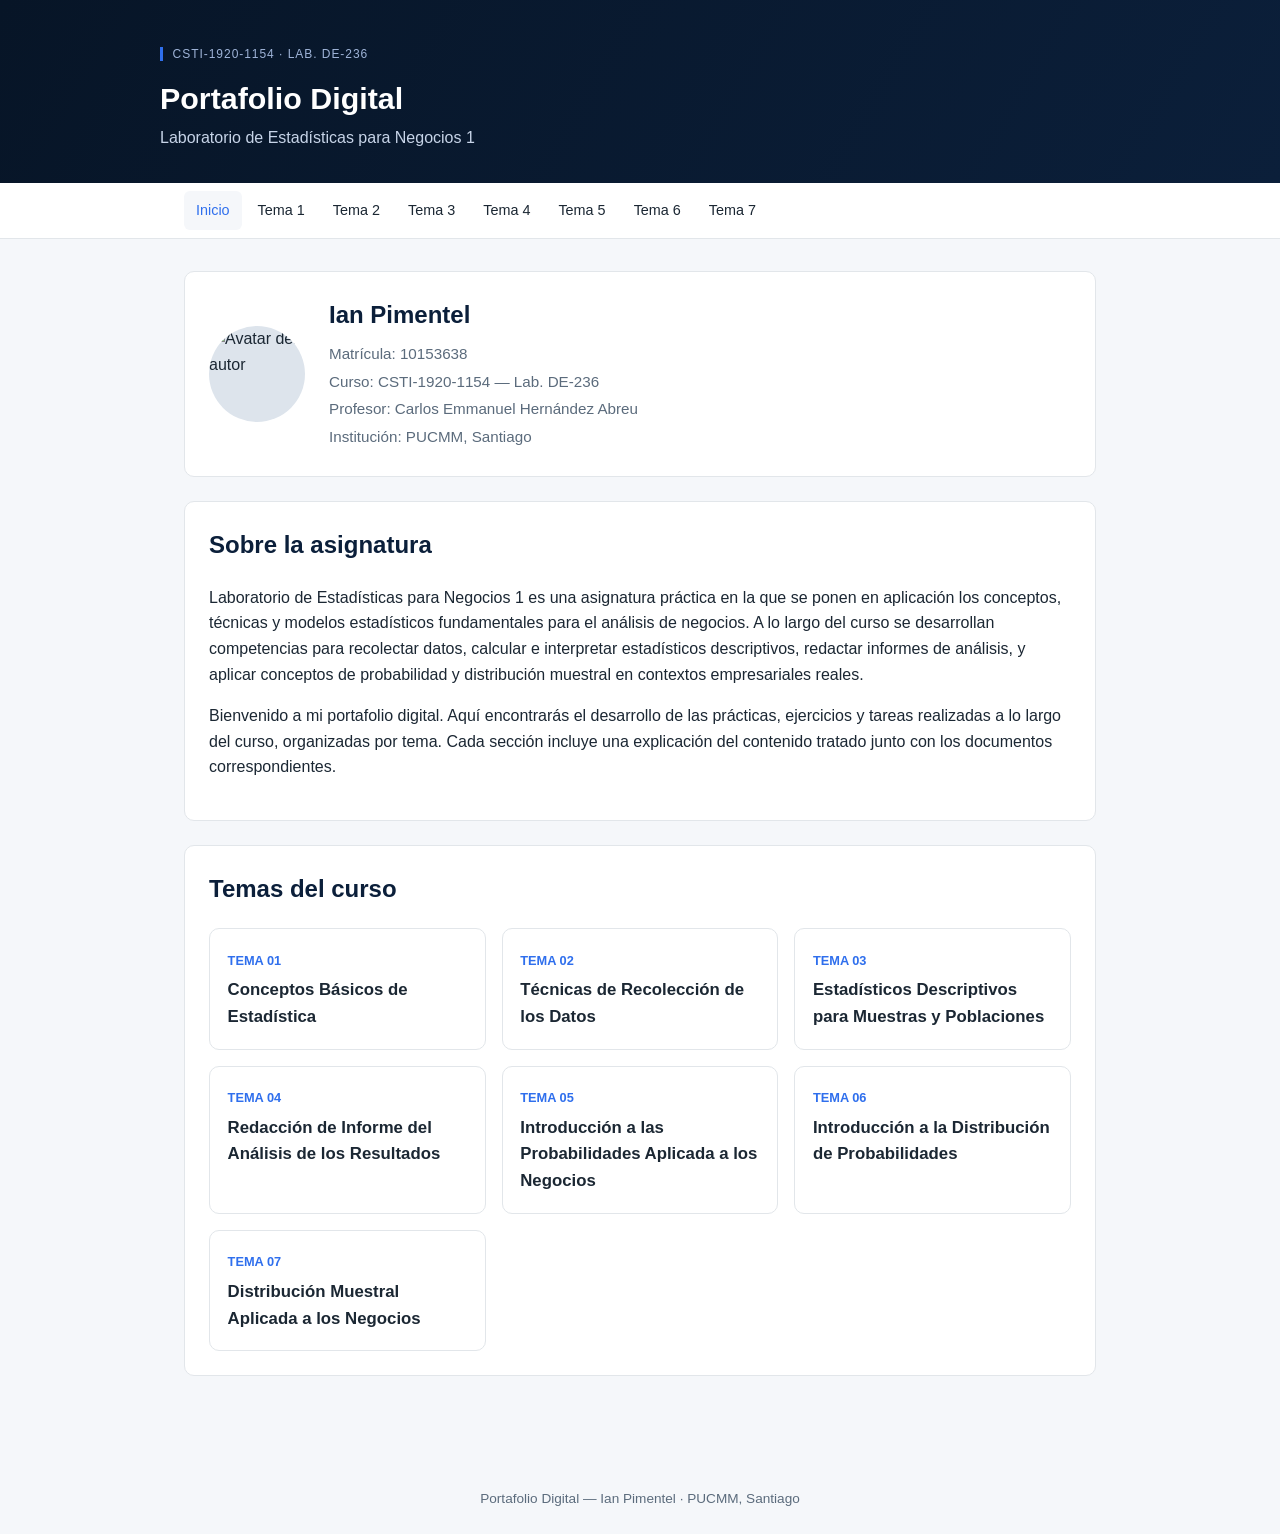
==== index.html @ 78663e0c "Add files via upload" ====
<!DOCTYPE html>
<html lang="es">
<head>
<meta charset="UTF-8">
<meta name="viewport" content="width=device-width, initial-scale=1.0">
<title>Portafolio Digital — Laboratorio de Estadísticas para Negocios 1</title>
<link rel="stylesheet" href="style.css">
</head>
<body>

<header class="hero">
  <div class="hero-inner">
    <span class="tag">CSTI-1920-1154 · Lab. DE-236</span>
    <h1>Portafolio Digital</h1>
    <p class="subtitle">Laboratorio de Estadísticas para Negocios 1</p>
  </div>
</header>

<nav class="main-nav">
  <div class="nav-inner">
    <a href="index.html" class="active">Inicio</a>
    <a href="tema1.html">Tema 1</a>
    <a href="tema2.html">Tema 2</a>
    <a href="tema3.html">Tema 3</a>
    <a href="tema4.html">Tema 4</a>
    <a href="tema5.html">Tema 5</a>
    <a href="tema6.html">Tema 6</a>
    <a href="tema7.html">Tema 7</a>
  </div>
</nav>

<main>
  <section class="card author-box">
    <img class="avatar" src="https://api.dicebear.com/7.x/initials/svg?seed=Ian%20Pimentel&backgroundColor=0b1f3a" alt="Avatar del autor">
    <div>
      <h2 style="margin-bottom:0.2rem;">Ian Pimentel</h2>
      <ul class="meta-list">
        <li>Matrícula: 10153638</li>
        <li>Curso: CSTI-1920-1154 — Lab. DE-236</li>
        <li>Profesor: Carlos Emmanuel Hernández Abreu</li>
        <li>Institución: PUCMM, Santiago</li>
      </ul>
    </div>
  </section>

  <section class="card">
    <h2>Sobre la asignatura</h2>
    <p>
      Laboratorio de Estadísticas para Negocios 1 es una asignatura práctica en la que se ponen en aplicación
      los conceptos, técnicas y modelos estadísticos fundamentales para el análisis de negocios. A lo largo del
      curso se desarrollan competencias para recolectar datos, calcular e interpretar estadísticos descriptivos,
      redactar informes de análisis, y aplicar conceptos de probabilidad y distribución muestral en contextos
      empresariales reales.
    </p>
    <p>
      Bienvenido a mi portafolio digital. Aquí encontrarás el desarrollo de las prácticas, ejercicios y tareas
      realizadas a lo largo del curso, organizadas por tema. Cada sección incluye una explicación del contenido
      tratado junto con los documentos correspondientes.
    </p>
  </section>

  <section class="card">
    <h2>Temas del curso</h2>
    <div class="topics-grid">
      <a class="topic-tile" href="tema1.html"><span class="num">TEMA 01</span><h3>Conceptos Básicos de Estadística</h3></a>
      <a class="topic-tile" href="tema2.html"><span class="num">TEMA 02</span><h3>Técnicas de Recolección de los Datos</h3></a>
      <a class="topic-tile" href="tema3.html"><span class="num">TEMA 03</span><h3>Estadísticos Descriptivos para Muestras y Poblaciones</h3></a>
      <a class="topic-tile" href="tema4.html"><span class="num">TEMA 04</span><h3>Redacción de Informe del Análisis de los Resultados</h3></a>
      <a class="topic-tile" href="tema5.html"><span class="num">TEMA 05</span><h3>Introducción a las Probabilidades Aplicada a los Negocios</h3></a>
      <a class="topic-tile" href="tema6.html"><span class="num">TEMA 06</span><h3>Introducción a la Distribución de Probabilidades</h3></a>
      <a class="topic-tile" href="tema7.html"><span class="num">TEMA 07</span><h3>Distribución Muestral Aplicada a los Negocios</h3></a>
    </div>
  </section>
</main>

<footer>Portafolio Digital — Ian Pimentel · PUCMM, Santiago</footer>

</body>
</html>
---- style.css ----
:root {
  --navy: #0b1f3a;
  --navy-dark: #071527;
  --accent: #2f6fed;
  --gray-bg: #f5f7fa;
  --text: #1b2733;
  --muted: #5b6b7c;
}

* { box-sizing: border-box; }

body {
  margin: 0;
  font-family: "Segoe UI", Roboto, Arial, sans-serif;
  color: var(--text);
  background: var(--gray-bg);
  line-height: 1.6;
}

header.hero {
  background: linear-gradient(120deg, var(--navy-dark), var(--navy));
  color: #fff;
  padding: 2.5rem 1.5rem 2rem;
}

.hero-inner {
  max-width: 960px;
  margin: 0 auto;
}

.hero-inner .tag {
  text-transform: uppercase;
  letter-spacing: 0.08em;
  font-size: 0.75rem;
  color: #9fb4d8;
  border-left: 3px solid var(--accent);
  padding-left: 0.6rem;
}

.hero-inner h1 {
  font-size: 1.9rem;
  margin: 0.5rem 0 0.2rem;
}

.hero-inner p.subtitle {
  color: #c7d4e8;
  margin: 0;
}

nav.main-nav {
  background: #fff;
  border-bottom: 1px solid #e2e6ea;
  position: sticky;
  top: 0;
  z-index: 10;
}

nav.main-nav .nav-inner {
  max-width: 960px;
  margin: 0 auto;
  display: flex;
  flex-wrap: wrap;
  gap: 0.25rem;
  padding: 0.5rem 1.5rem;
}

nav.main-nav a {
  color: var(--text);
  text-decoration: none;
  padding: 0.5rem 0.75rem;
  border-radius: 6px;
  font-size: 0.9rem;
}

nav.main-nav a:hover,
nav.main-nav a.active {
  background: var(--gray-bg);
  color: var(--accent);
}

main {
  max-width: 960px;
  margin: 0 auto;
  padding: 2rem 1.5rem 4rem;
}

.card {
  background: #fff;
  border: 1px solid #e2e6ea;
  border-radius: 10px;
  padding: 1.5rem;
  margin-bottom: 1.5rem;
}

.card h2 {
  margin-top: 0;
  color: var(--navy);
}

.author-box {
  display: flex;
  gap: 1.5rem;
  align-items: center;
  flex-wrap: wrap;
}

.author-box img.avatar {
  width: 96px;
  height: 96px;
  border-radius: 50%;
  object-fit: cover;
  background: #dde4ec;
}

.meta-list {
  list-style: none;
  padding: 0;
  margin: 0.5rem 0 0;
  color: var(--muted);
  font-size: 0.95rem;
}

.meta-list li { margin-bottom: 0.2rem; }

.topics-grid {
  display: grid;
  grid-template-columns: repeat(auto-fit, minmax(220px, 1fr));
  gap: 1rem;
}

.topic-tile {
  background: #fff;
  border: 1px solid #e2e6ea;
  border-radius: 10px;
  padding: 1.1rem;
  text-decoration: none;
  color: var(--text);
  display: block;
  transition: box-shadow 0.15s, transform 0.15s;
}

.topic-tile:hover {
  box-shadow: 0 4px 14px rgba(11, 31, 58, 0.1);
  transform: translateY(-2px);
}

.topic-tile .num {
  color: var(--accent);
  font-weight: 700;
  font-size: 0.8rem;
}

.topic-tile h3 {
  margin: 0.3rem 0 0;
  font-size: 1.05rem;
}

.drive-btn {
  display: inline-flex;
  align-items: center;
  gap: 0.4rem;
  background: var(--accent);
  color: #fff;
  text-decoration: none;
  padding: 0.55rem 1rem;
  border-radius: 8px;
  font-size: 0.9rem;
  margin: 0.3rem 0.4rem 0.3rem 0;
}

.drive-btn:hover { background: #2559c2; }

.placeholder-img {
  width: 100%;
  height: 160px;
  border-radius: 8px;
  background: repeating-linear-gradient(45deg, #eef1f5, #eef1f5 10px, #e4e9ef 10px, #e4e9ef 20px);
  display: flex;
  align-items: center;
  justify-content: center;
  color: var(--muted);
  font-size: 0.85rem;
  margin-bottom: 1rem;
}

footer {
  text-align: center;
  color: var(--muted);
  font-size: 0.85rem;
  padding: 1.5rem;
}
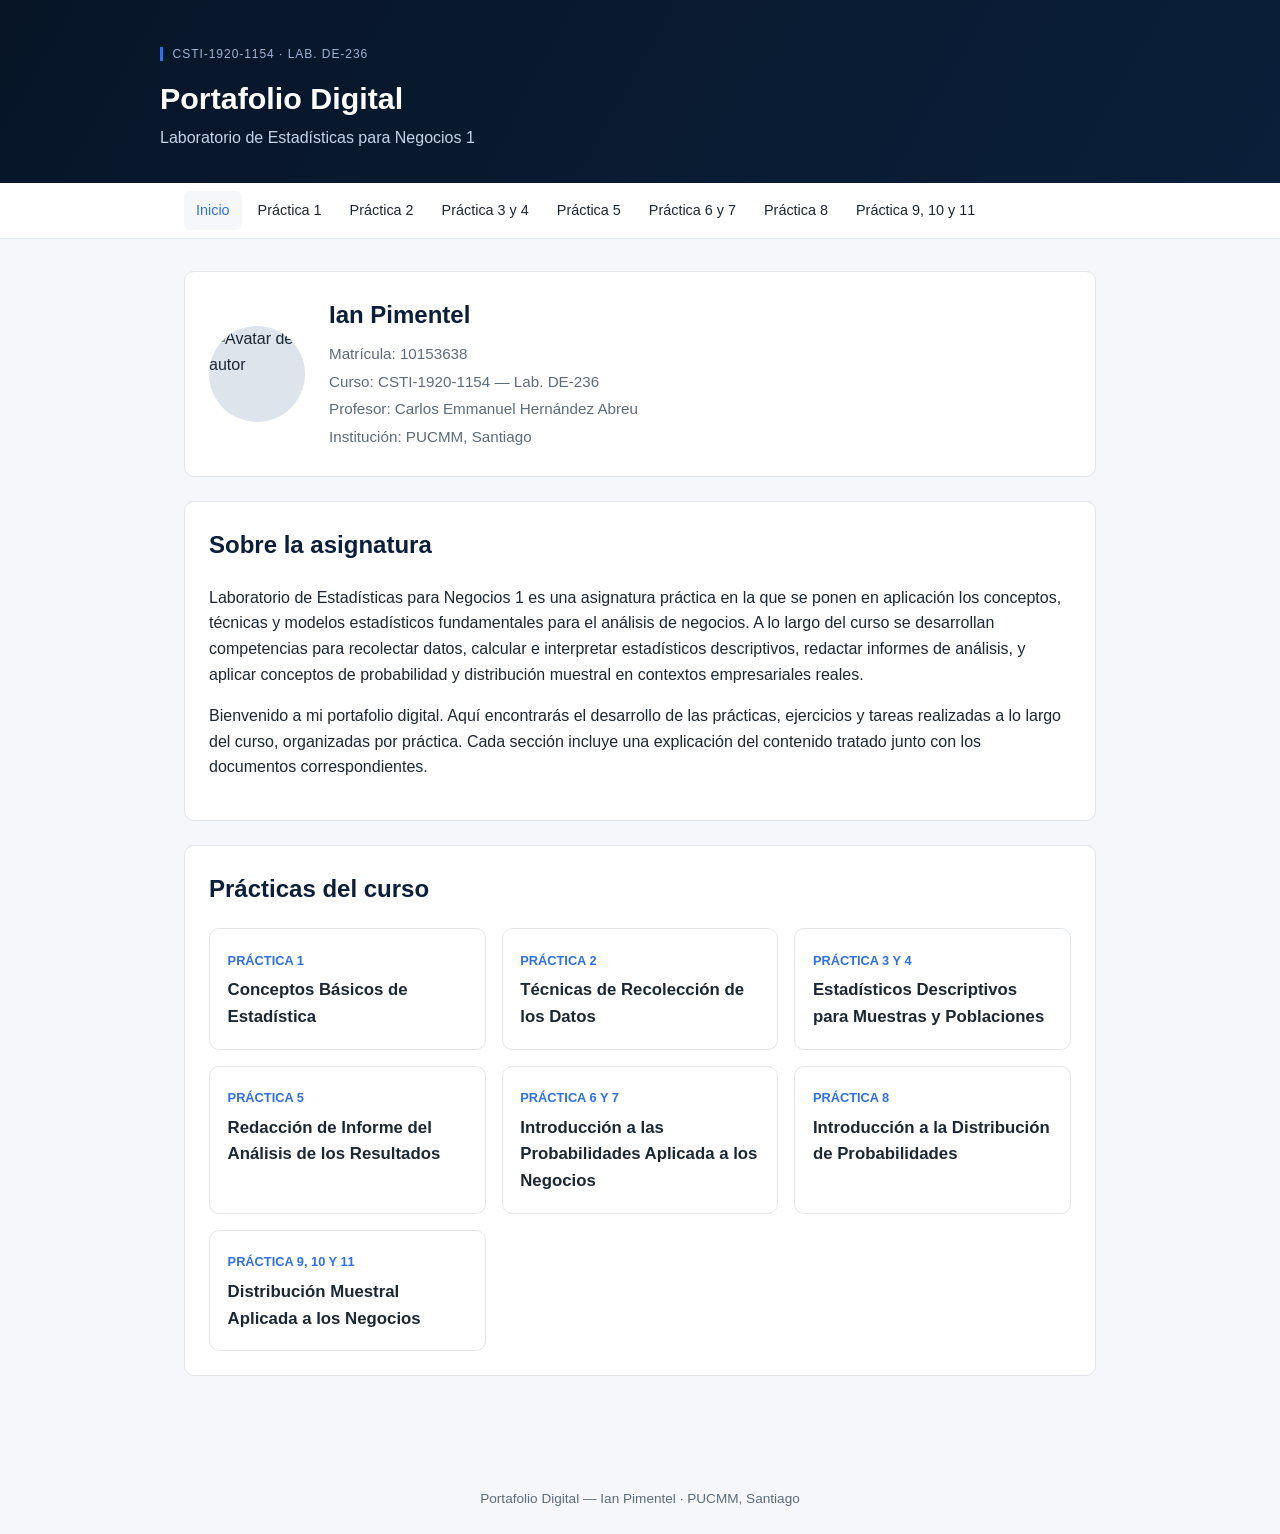
==== commit fe10dc1d: "Add files via upload" ====
--- a/index.html
+++ b/index.html
@@ -19,13 +19,13 @@
 <nav class="main-nav">
   <div class="nav-inner">
     <a href="index.html" class="active">Inicio</a>
-    <a href="tema1.html">Tema 1</a>
-    <a href="tema2.html">Tema 2</a>
-    <a href="tema3.html">Tema 3</a>
-    <a href="tema4.html">Tema 4</a>
-    <a href="tema5.html">Tema 5</a>
-    <a href="tema6.html">Tema 6</a>
-    <a href="tema7.html">Tema 7</a>
+    <a href="tema1.html">Práctica 1</a>
+    <a href="tema2.html">Práctica 2</a>
+    <a href="tema3.html">Práctica 3 y 4</a>
+    <a href="tema4.html">Práctica 5</a>
+    <a href="tema5.html">Práctica 6 y 7</a>
+    <a href="tema6.html">Práctica 8</a>
+    <a href="tema7.html">Práctica 9, 10 y 11</a>
   </div>
 </nav>
 
@@ -54,21 +54,21 @@
     </p>
     <p>
       Bienvenido a mi portafolio digital. Aquí encontrarás el desarrollo de las prácticas, ejercicios y tareas
-      realizadas a lo largo del curso, organizadas por tema. Cada sección incluye una explicación del contenido
+      realizadas a lo largo del curso, organizadas por práctica. Cada sección incluye una explicación del contenido
       tratado junto con los documentos correspondientes.
     </p>
   </section>
 
   <section class="card">
-    <h2>Temas del curso</h2>
+    <h2>Prácticas del curso</h2>
     <div class="topics-grid">
-      <a class="topic-tile" href="tema1.html"><span class="num">TEMA 01</span><h3>Conceptos Básicos de Estadística</h3></a>
-      <a class="topic-tile" href="tema2.html"><span class="num">TEMA 02</span><h3>Técnicas de Recolección de los Datos</h3></a>
-      <a class="topic-tile" href="tema3.html"><span class="num">TEMA 03</span><h3>Estadísticos Descriptivos para Muestras y Poblaciones</h3></a>
-      <a class="topic-tile" href="tema4.html"><span class="num">TEMA 04</span><h3>Redacción de Informe del Análisis de los Resultados</h3></a>
-      <a class="topic-tile" href="tema5.html"><span class="num">TEMA 05</span><h3>Introducción a las Probabilidades Aplicada a los Negocios</h3></a>
-      <a class="topic-tile" href="tema6.html"><span class="num">TEMA 06</span><h3>Introducción a la Distribución de Probabilidades</h3></a>
-      <a class="topic-tile" href="tema7.html"><span class="num">TEMA 07</span><h3>Distribución Muestral Aplicada a los Negocios</h3></a>
+      <a class="topic-tile" href="tema1.html"><span class="num">PRÁCTICA 1</span><h3>Conceptos Básicos de Estadística</h3></a>
+      <a class="topic-tile" href="tema2.html"><span class="num">PRÁCTICA 2</span><h3>Técnicas de Recolección de los Datos</h3></a>
+      <a class="topic-tile" href="tema3.html"><span class="num">PRÁCTICA 3 Y 4</span><h3>Estadísticos Descriptivos para Muestras y Poblaciones</h3></a>
+      <a class="topic-tile" href="tema4.html"><span class="num">PRÁCTICA 5</span><h3>Redacción de Informe del Análisis de los Resultados</h3></a>
+      <a class="topic-tile" href="tema5.html"><span class="num">PRÁCTICA 6 Y 7</span><h3>Introducción a las Probabilidades Aplicada a los Negocios</h3></a>
+      <a class="topic-tile" href="tema6.html"><span class="num">PRÁCTICA 8</span><h3>Introducción a la Distribución de Probabilidades</h3></a>
+      <a class="topic-tile" href="tema7.html"><span class="num">PRÁCTICA 9, 10 Y 11</span><h3>Distribución Muestral Aplicada a los Negocios</h3></a>
     </div>
   </section>
 </main>
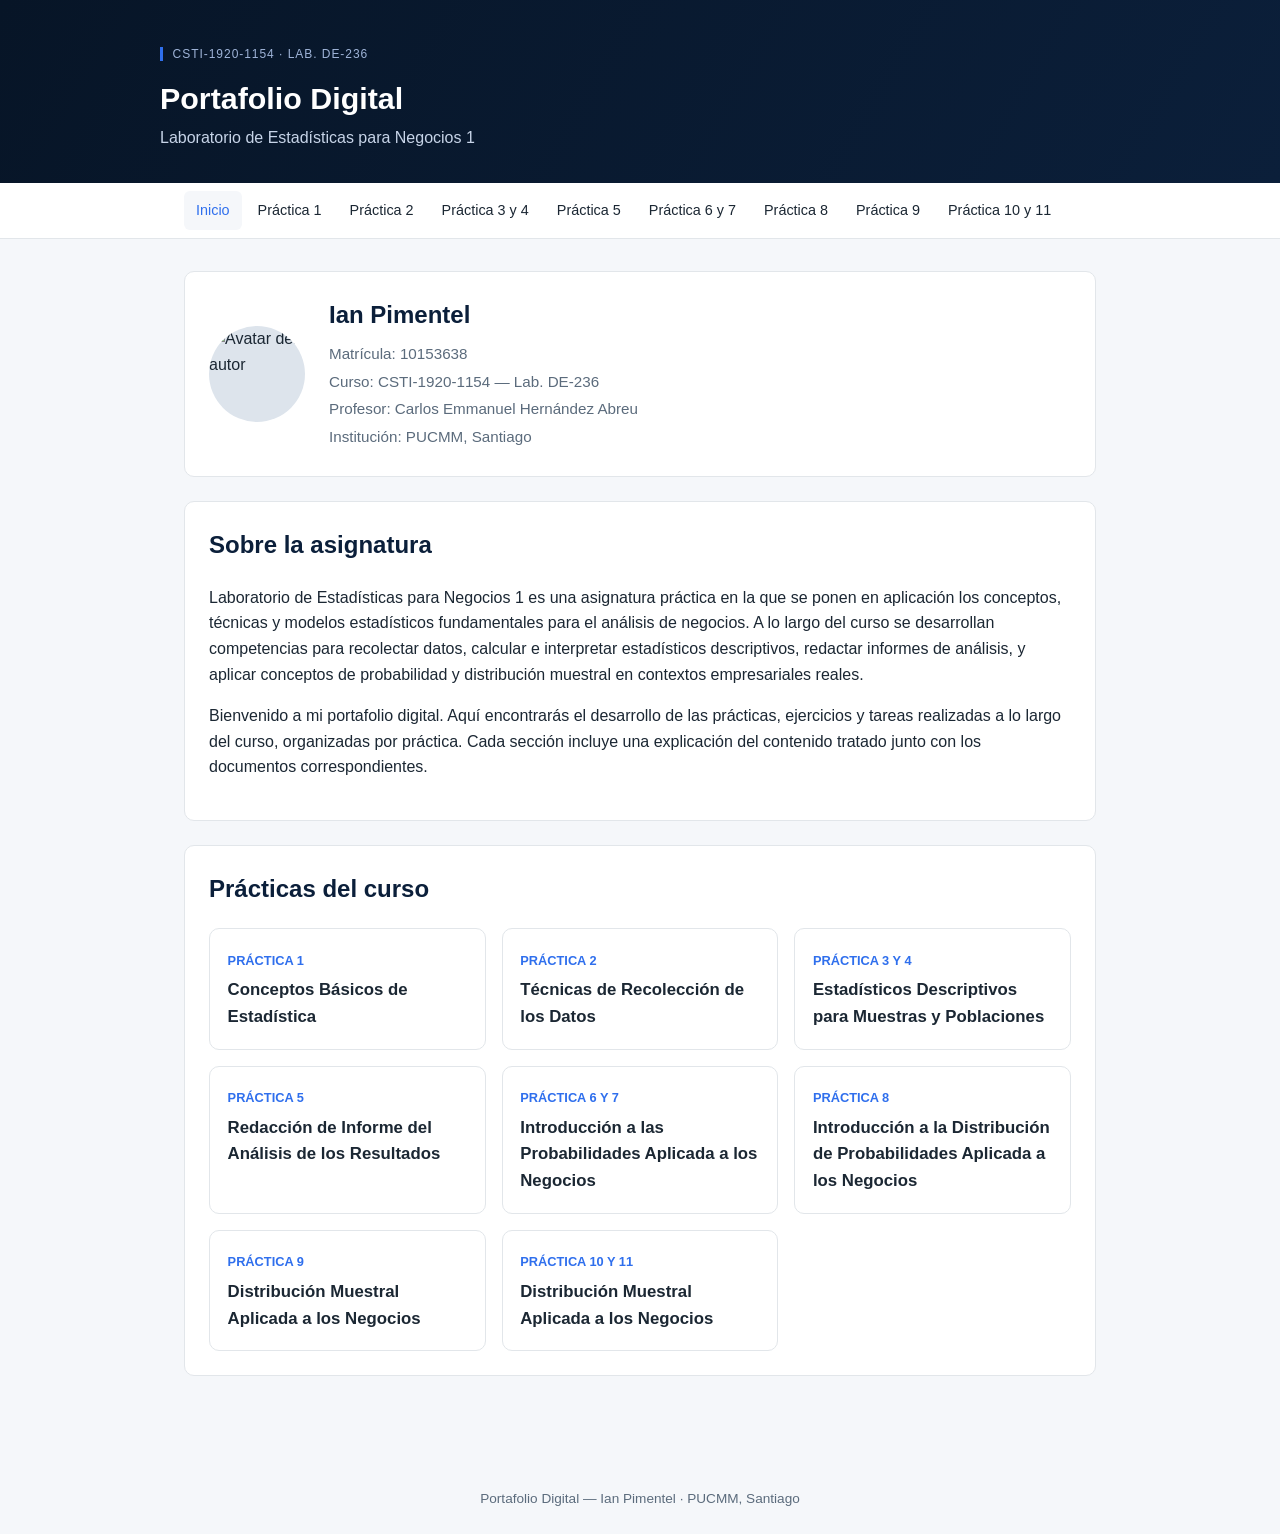
==== commit 2891698a: "Add files via upload" ====
--- a/index.html
+++ b/index.html
@@ -25,7 +25,8 @@
     <a href="tema4.html">Práctica 5</a>
     <a href="tema5.html">Práctica 6 y 7</a>
     <a href="tema6.html">Práctica 8</a>
-    <a href="tema7.html">Práctica 9, 10 y 11</a>
+    <a href="tema7.html">Práctica 9</a>
+    <a href="tema8.html">Práctica 10 y 11</a>
   </div>
 </nav>
 
@@ -67,8 +68,9 @@
       <a class="topic-tile" href="tema3.html"><span class="num">PRÁCTICA 3 Y 4</span><h3>Estadísticos Descriptivos para Muestras y Poblaciones</h3></a>
       <a class="topic-tile" href="tema4.html"><span class="num">PRÁCTICA 5</span><h3>Redacción de Informe del Análisis de los Resultados</h3></a>
       <a class="topic-tile" href="tema5.html"><span class="num">PRÁCTICA 6 Y 7</span><h3>Introducción a las Probabilidades Aplicada a los Negocios</h3></a>
-      <a class="topic-tile" href="tema6.html"><span class="num">PRÁCTICA 8</span><h3>Introducción a la Distribución de Probabilidades</h3></a>
-      <a class="topic-tile" href="tema7.html"><span class="num">PRÁCTICA 9, 10 Y 11</span><h3>Distribución Muestral Aplicada a los Negocios</h3></a>
+      <a class="topic-tile" href="tema6.html"><span class="num">PRÁCTICA 8</span><h3>Introducción a la Distribución de Probabilidades Aplicada a los Negocios</h3></a>
+      <a class="topic-tile" href="tema7.html"><span class="num">PRÁCTICA 9</span><h3>Distribución Muestral Aplicada a los Negocios</h3></a>
+      <a class="topic-tile" href="tema8.html"><span class="num">PRÁCTICA 10 Y 11</span><h3>Distribución Muestral Aplicada a los Negocios</h3></a>
     </div>
   </section>
 </main>
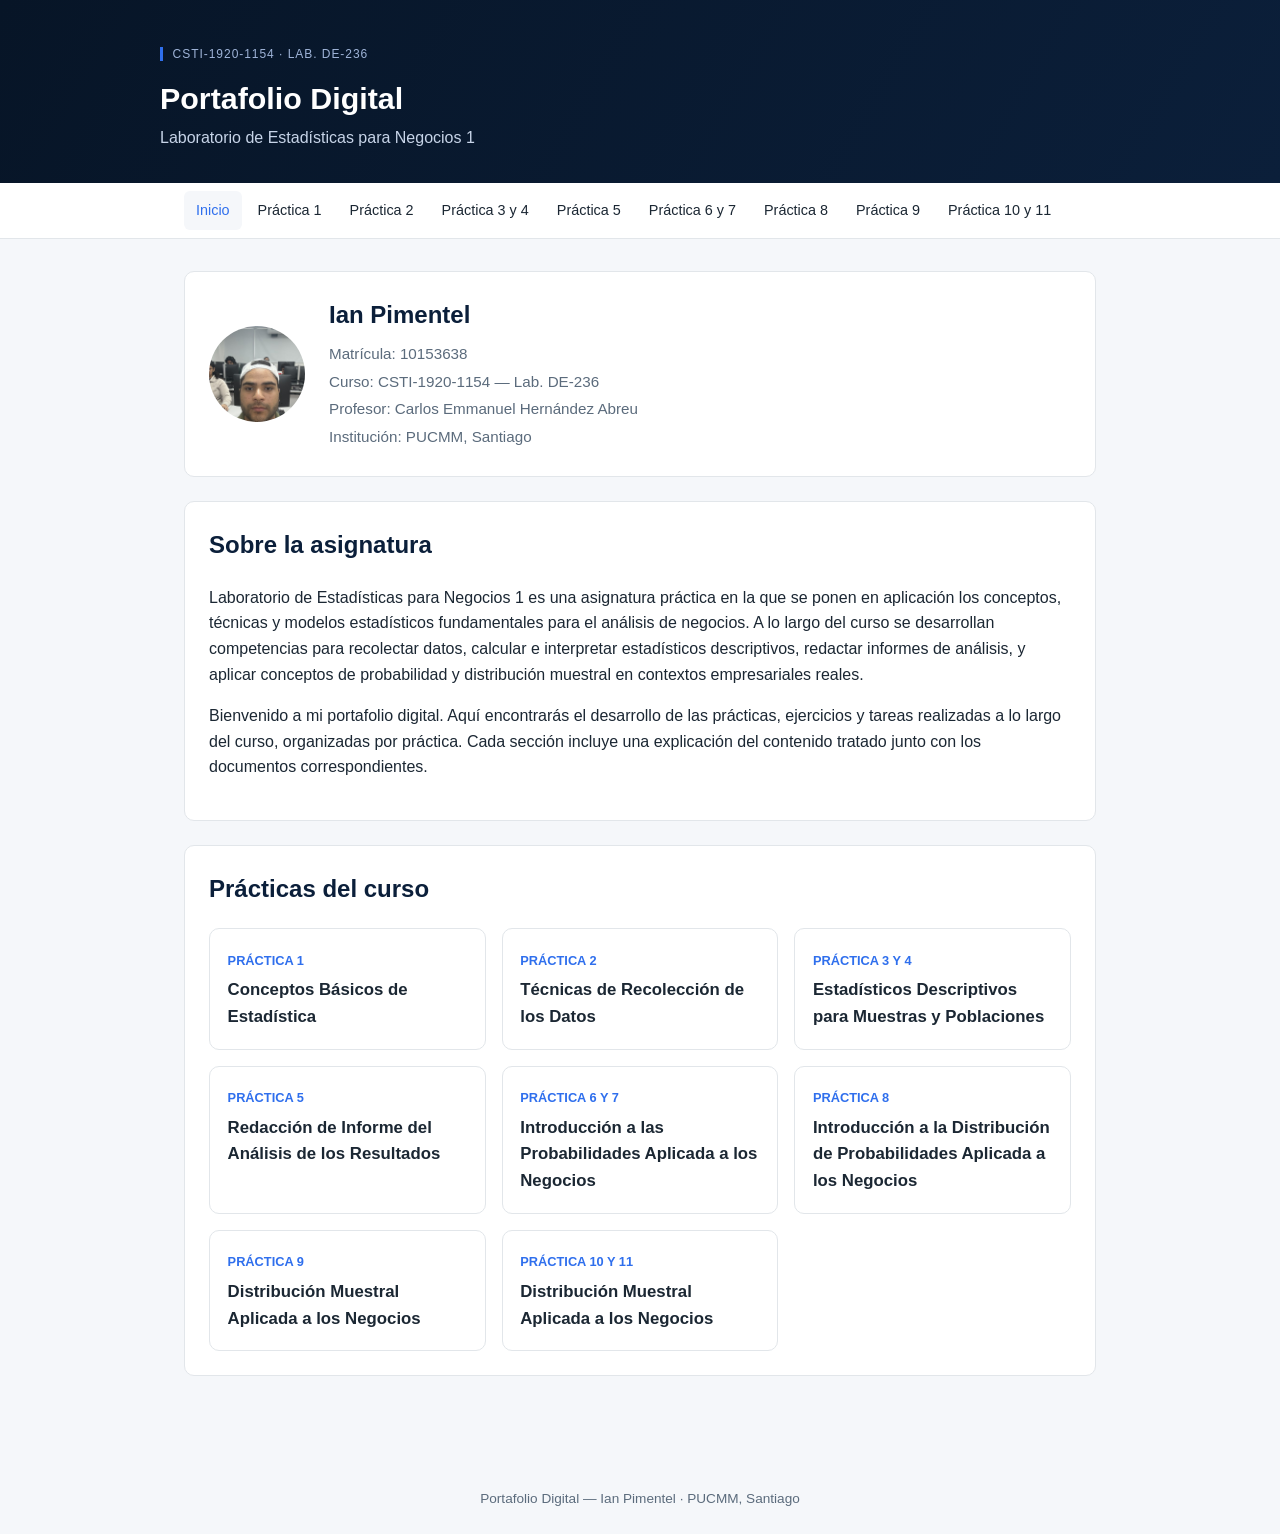
==== commit 5c1f3c58: "Add files via upload" ====
--- a/index.html
+++ b/index.html
@@ -32,7 +32,7 @@
 
 <main>
   <section class="card author-box">
-    <img class="avatar" src="https://api.dicebear.com/7.x/initials/svg?seed=Ian%20Pimentel&backgroundColor=0b1f3a" alt="Avatar del autor">
+    <img class="avatar" src="avatar.jpg" alt="Foto de Ian Pimentel">
     <div>
       <h2 style="margin-bottom:0.2rem;">Ian Pimentel</h2>
       <ul class="meta-list">
